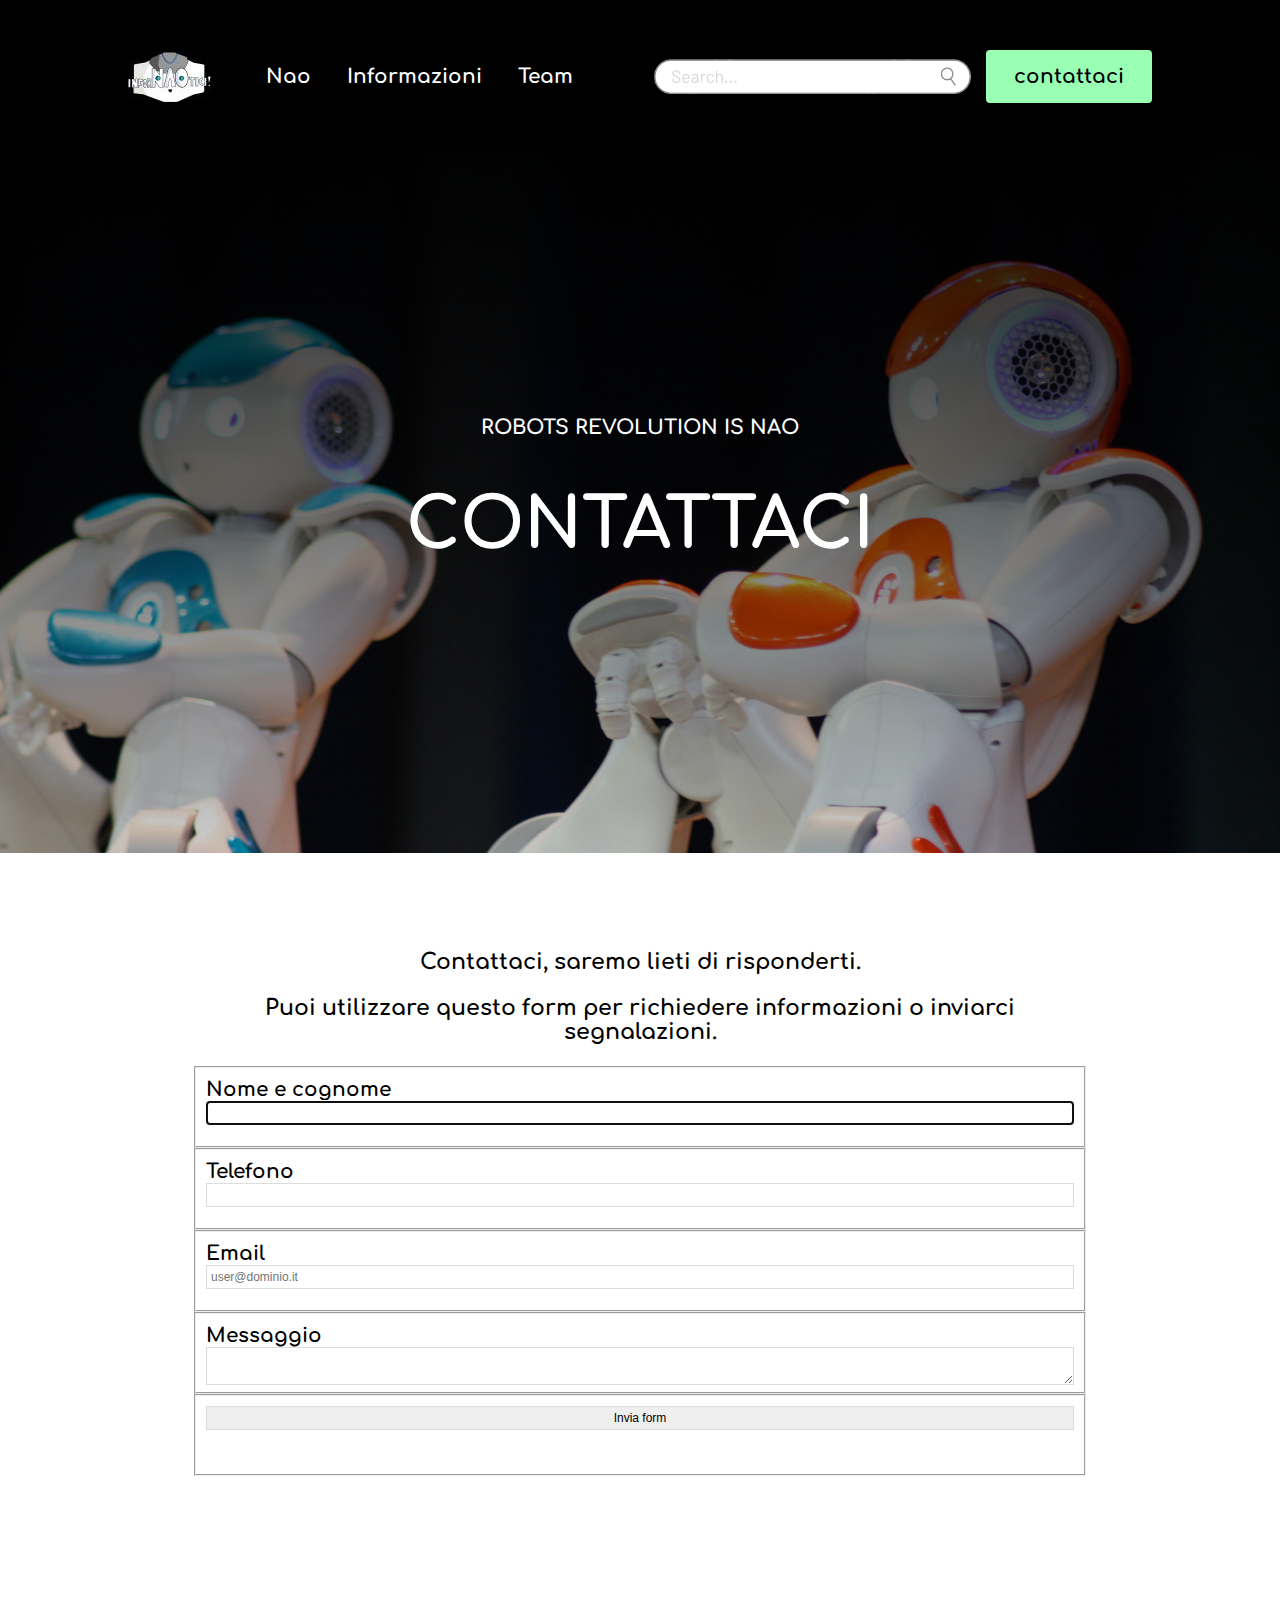
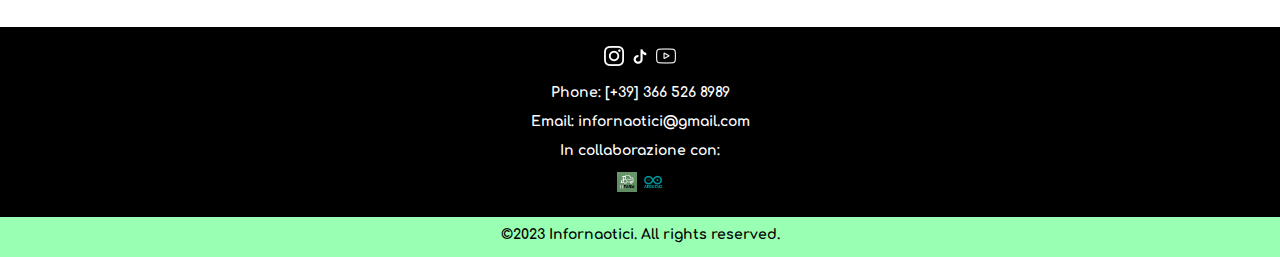
==== contatti.html @ 2932f840 "Add files via upload" ====
<html>
    <head>
        <link rel="stylesheet" href="style.css">
        <title> Contatti </title>
    </head>
    <body>
        <div class="header">
            <div class="logo">
                <a href="home.html"><img src="logo.jpeg" alt=""></a>
            </div>
            <ul class="menu">
                <li><a href="nao.html">Nao</a></li>
                <li><a href="informazioni.html">Informazioni</a></li>
                <li><a href="team.html">Team</a></li>               
            </ul>
            <div class="dropdown">
                <button class="search"><img src="search.png" alt="Cerca sul sito" height="35"></button>
                <div class="dropdown-content">
                    <a href="home.html">Cos'è la Nao Challenge?</a>
                    <a href="home.html">Dove siamo?</a>
                    <a href="nao.html">Chi è il Nao?</a>
                    <a href="nao.html">In cosa consiste il nostro progetto?</a>
                    <a href="informazioni.html">Cos'è l'agricoltura 4.0?</a>
                    <a href="informazioni.html">Cos'è la sostenibilità</a>
                    <a href="informazioni.html">Cos'è l'Agenda 2030?</a>
                    <a href="informazioni.html">Come abbiamo lavorato? Come ci siamo divisi il lavoro?</a>
                </div>
            </div>
            <a href="contatti.html" class="button">contattaci</a>
        </div>
        
        <div class="hero5">
            <div class="hero_content">
                <p class="intro-text">Robots revolution is NAO</p>
                <h1 class="bigger-text">CONTATTACI</h1>
            </div>
        </div>
        
        <div class="space"></div>
    
        <div>
            <table>
                <tr>
                    <form>
                        <div class="section">
                            <p class="normal-text" align="center">Contattaci, saremo lieti di risponderti.</p>
                            <p class="normal-text" align="center">Puoi utilizzare questo form per richiedere informazioni o inviarci segnalazioni.</p>
                            <fieldset>
                                <label>Nome e cognome</label><input name="nome" type="text" required autofocus="autofocus">
                            </fieldset>  
                            <fieldset>
                                <label>Telefono</label><input name="tel" type="tel" required>
                            </fieldset>
                            <fieldset>
                                <label>Email</label><input name="email" type="email" placeholder="user@dominio.it" required>
                            </fieldset>
                            <fieldset>
                                <label>Messaggio</label>
                                <textarea name="messaggio" placeholder="messaggio" maxlength="100" wrap="soft">
                                </textarea>
                            </fieldset>
                            <fieldset>
                                <input type="submit" value="Invia form">
                            </fieldset>
                            <div class="space"></div>
                        </div>
                    </form>
                </tr>
            </table>
        </div>
    
        <div class="footer">
            <div class="footer_content">
                <a href="https://www.instagram.com/infornaotici/" target="_blank"><img src="instagram.png"></a>
                <a href="https://www.tiktok.com/@infornaotici" target="_blank"><img src="tiktok.png"></a>
                <a href="https://www.youtube.com/@infornaotici" target="_blank" ><img src="youtube.png"></a>
                <p class="small-text">Phone: [+39] 366 526 8989</p>
                <p class="small-text">Email: infornaotici@gmail.com</p>
                <p class="small-text">In collaborazione con:</p>
                <a href="https://xfarm.ag/?gclid=EAIaIQobChMIiZybrPff_QIVCttRCh33bgLmEAAYASAAEgISFfD_BwE" target="_blank"  align="left"><img src="xfarm.jpg" width="20px"> 
                <a href="https://www.arduino.cc/" target="_blank" align="right"><img src="arduino.png" width="20px"> 
            </div>
        </div>
    
        <div class="copyright">
            <div class="small-text">©2023 Infornaotici. All rights reserved.</div>
        </div>
    
    </body>
</html>
---- style.css ----
html{
    scroll-behavior: smooth;
}

.freccia{
    position: fixed;
    bottom: 50px;
    right: 70px;
}

@font-face {
    font-family: 'PrincipaleBold';
    src: url('Fonts/Comfortaa-Bold.ttf') format('truetype');
}
  
body {
    font-family: 'PrincipaleBold';
    font-size: 20px;
    background-color: rgb(255, 255, 255);
    margin: 0px;
}
  
a{text-decoration: none;}
  
h1, p{color:#000;}
  
.bigger-text{
    font-family: 'PrincipaleBold';
    font-size:70px;
}

.big-text{
    font-family: 'PrincipaleBold';
    display: flex;
    justify-content: center;
    align-items: center;
    font-size: 30px;
    font-weight: 700;
}
.med-text{
    font-family: 'PrincipaleBold';
    font-size:26px;
    font-weight: 600;
}
.normal-text{font-size:22px;font-family: 'PrincipaleBold';}
.small-text{font-size:14px;font-family: 'PrincipaleBold';}

.intro-text{text-transform:uppercase;font-family: 'PrincipaleBold';font-size:20px;font-weight: bold;}

.button{
    font-family: 'PrincipaleBold';
    padding:15px 28px;
    background: #99ffb2;
    color:#000000;
    display:inline-block;
    border-radius:4px;
    border: #99ffb2;
}

.header{
    padding: 30px 10%; 
    display: flex;
    justify-content: flex-start;
    align-items: center;
    background-color: #000;
}


.logo {display:flex}

.menu{
    width: 80%;
    text-align: left;
}

.menu li {display: inline-block;}
.menu li a { color: #fff; padding: 15px; display: block;}

.search{
    background-color: black;
    border: #000;
    padding-right: 15px;
}

.dropdown 
{
  display: inline-block;
  position: relative;
  
}

.dropdown-content{
	display: none;
	position: absolute;
	overflow: auto;
    background-color: #fff;
}

.dropdown:hover .dropdown-content {
	display: block;
}

.dropdown-content a {
	display: block;
	color: #000000;
	padding: 5px;
	text-decoration: none;
}

.dropdown-content a:hover {
	color: #000000;
	background-color: #99ffb2;
}

.hero1{
    height: 700px;
    display: flex; width: 100%; align-items: center;
    background: linear-gradient(0deg, rgba(0,0,0,.2), rgba(0,0,0,0.9)),
    url('sfondo1.jpg') no-repeat;
    background-size: cover;
}

.hero2{
    height: 700px;
    display: flex; width: 100%; align-items: center;
    background: linear-gradient(0deg, rgba(0,0,0,.2), rgba(0,0,0,0.9)),
    url('sfondo2.jpg') no-repeat;
    background-size: cover;
}

.hero3{
    height: 700px;
    display: flex; width: 100%; align-items: center;
    background: linear-gradient(0deg, rgba(0,0,0,.2), rgba(0,0,0,0.9)),
    url('sfondo3.jpg') no-repeat;
    background-size: cover;
}

.hero4{
    height: 700px;
    display: flex; width: 100%; align-items: center;
    background: linear-gradient(0deg, rgba(0,0,0,.2), rgba(0,0,0,0.9)),
    url('sfondo4.jpeg') no-repeat center center;
    background-size: cover;
}

.hero5{
    height: 700px;
    display: flex; width: 100%; align-items: center;
    background: linear-gradient(0deg, rgba(0,0,0,.2), rgba(0,0,0,0.9)),
    url('sfondo5.jpg') no-repeat;
    background-size: cover;
}

.hero_content{
    width: 100%;
    max-width: 1350px;
    margin: 0 auto; 
    padding: 30px;
    text-align: center;
}

.hero_content h1,
.hero_content p{color:#fff}

.space{
    padding: 30px 10%; 
    display: flex;
    justify-content: flex-start;
    background-color: #fff;
}

table{
    width: 100%;
    border-spacing: 30px;
    padding-bottom: 2cm;
    padding-left: 2cm;
    padding-right: 2cm;
}

td{
    text-align: center;
}

section {
    font-size: 20px;
    margin: 0 auto;
    margin-top: 10px;
    padding: 15px;
    padding-top: 5px;
    box-align: center;
}

.section {
    width: 70%;
    font-size: 20px;
    margin: 0 auto;
    margin-top: 10px;
    padding: 15px;
    padding-top: 5px;
    box-align: center;
}

fieldset {
    clear: left;
    padding: 10px;
    height: 58px;
}

label {
    font-weight: bold;
    width: 100%;
    float: left;
}

input, textarea, select {
    border: 1px solid #dcdcdc;
    font-size: 12px;
    padding: 4px;
    width: 100%;
    color: #000000;
}

.footer{
    height: 190px;
    display: flex; 
    width: 100%; 
    align-items: center;
    background-color: #000000;
}
.footer_content{
    width: 100%;
    text-align: center;
}

.footer_content h1,
.footer_content p{color:#fff}

.copyright{
    height: 30px;
    width: 100%; 
    text-align: center;
    padding-top: 10px;
    background-color: #99ffb2;
    color: #000000;
}
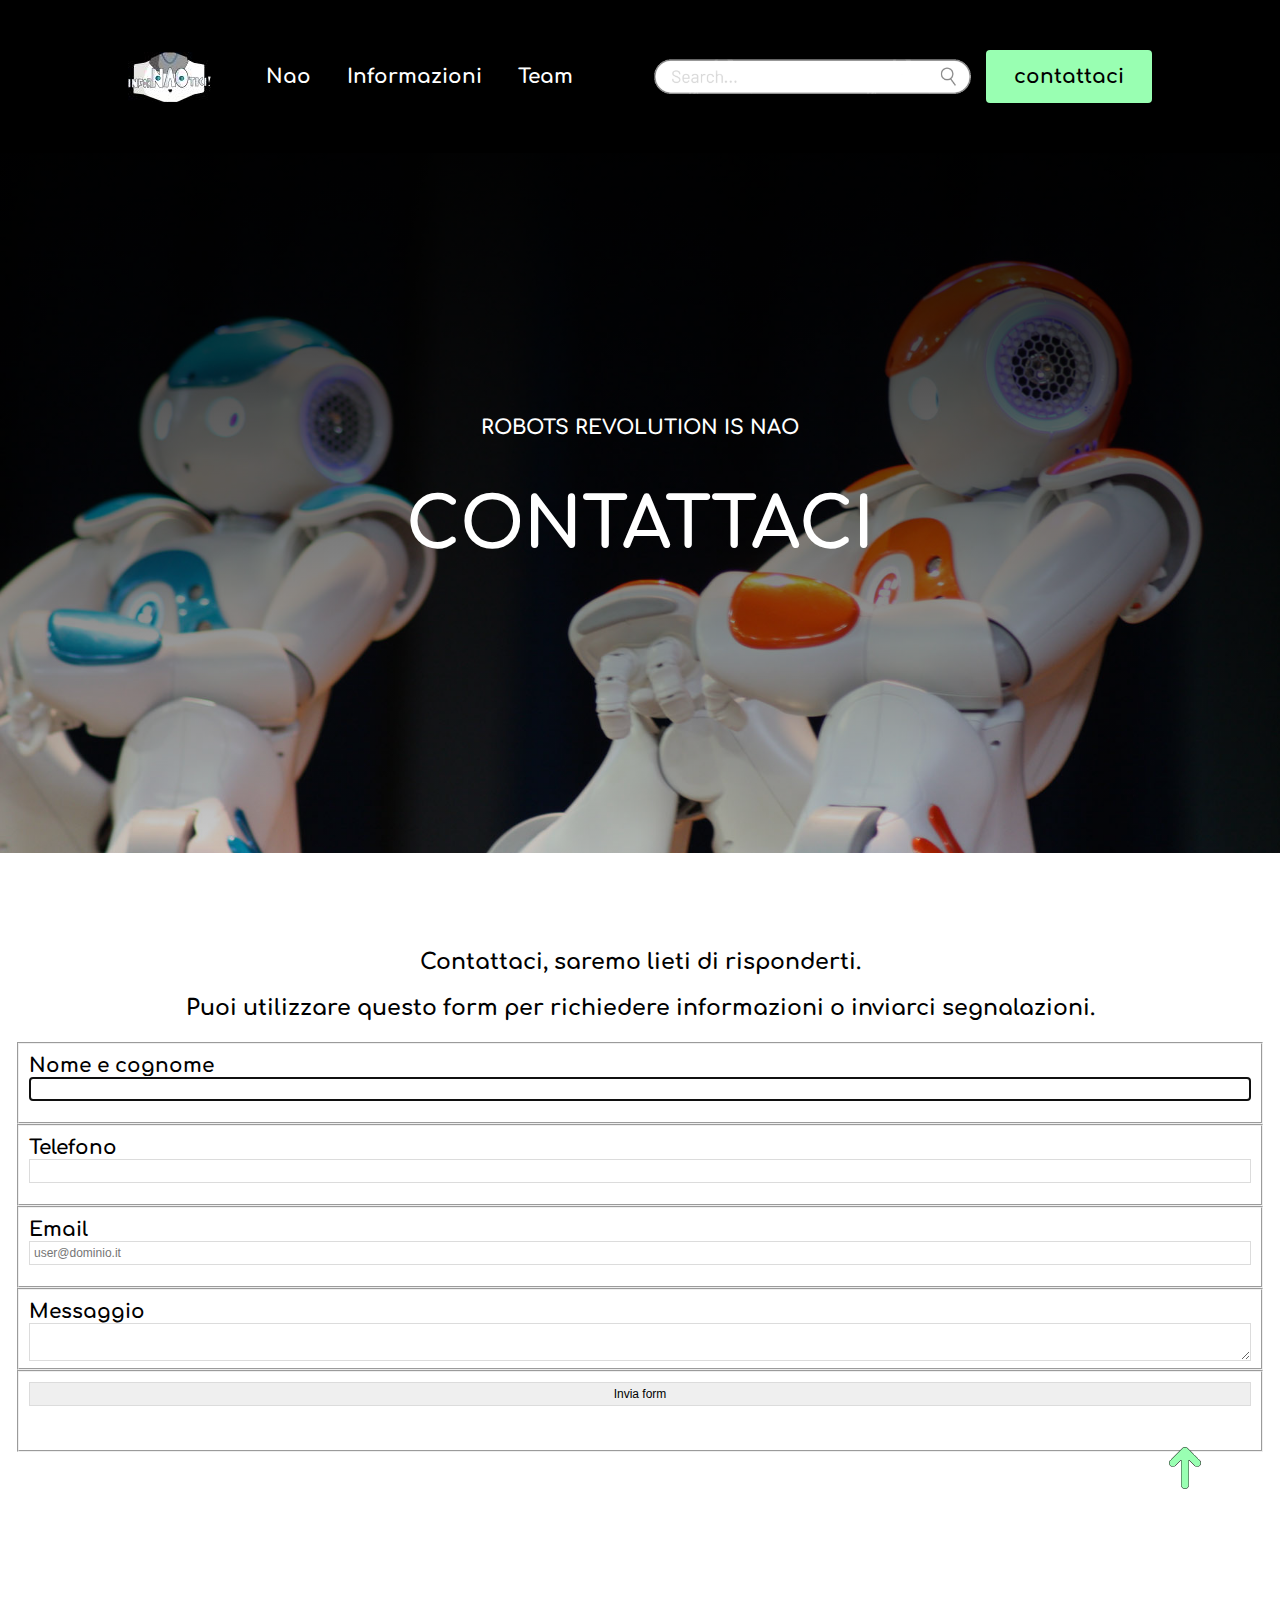
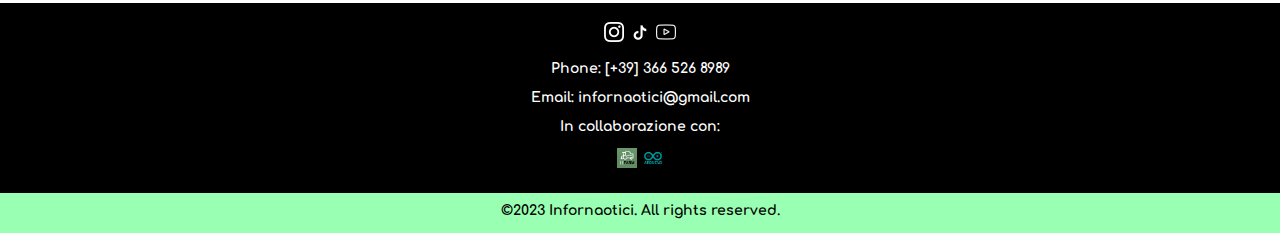
==== commit 03a087fa: "Update contatti.html" ====
--- a/contatti.html
+++ b/contatti.html
@@ -1,8 +1,10 @@
 <html>
+
     <head>
         <link rel="stylesheet" href="style.css">
         <title> Contatti </title>
     </head>
+
     <body>
         <div class="header">
             <div class="logo">
@@ -16,14 +18,14 @@
             <div class="dropdown">
                 <button class="search"><img src="search.png" alt="Cerca sul sito" height="35"></button>
                 <div class="dropdown-content">
-                    <a href="home.html">Cos'è la Nao Challenge?</a>
-                    <a href="home.html">Dove siamo?</a>
-                    <a href="nao.html">Chi è il Nao?</a>
-                    <a href="nao.html">In cosa consiste il nostro progetto?</a>
-                    <a href="informazioni.html">Cos'è l'agricoltura 4.0?</a>
-                    <a href="informazioni.html">Cos'è la sostenibilità</a>
-                    <a href="informazioni.html">Cos'è l'Agenda 2030?</a>
-                    <a href="informazioni.html">Come abbiamo lavorato? Come ci siamo divisi il lavoro?</a>
+                    <a href="nao.html#nao">Chi è il Nao?</a>
+                    <a href="nao.html#progetto">In cosa consiste il nostro progetto?</a>
+                    <a href="informazioni.html#agricoltura4.0">Cos'è l'agricoltura 4.0?</a>
+                    <a href="informazioni.html#sostenibilità">Cos'è la sostenibilità</a>
+                    <a href="informazioni.html#agenda2030">Cos'è l'Agenda 2030?</a>
+                    <a href="team.html#introduzione">Come abbiamo lavorato?</a>
+                    <a href="team.html#gruppi">Come ci siamo divisi il lavoro?</a>
+                    <a href="contatti.html#contatti">Come posso contattarvi?</a>
                 </div>
             </div>
             <a href="contatti.html" class="button">contattaci</a>
@@ -42,8 +44,8 @@
             <table>
                 <tr>
                     <form>
-                        <div class="section">
-                            <p class="normal-text" align="center">Contattaci, saremo lieti di risponderti.</p>
+                        <section>
+                            <p class="normal-text" align="center"><a name="contatti">Contattaci, saremo lieti di risponderti.</a></p>
                             <p class="normal-text" align="center">Puoi utilizzare questo form per richiedere informazioni o inviarci segnalazioni.</p>
                             <fieldset>
                                 <label>Nome e cognome</label><input name="nome" type="text" required autofocus="autofocus">
@@ -63,11 +65,13 @@
                                 <input type="submit" value="Invia form">
                             </fieldset>
                             <div class="space"></div>
-                        </div>
+                        </section>
                     </form>
                 </tr>
             </table>
         </div>
+
+        <a class="freccia" href="#"><img src="freccia.png" alt="Torna su"></a>
     
         <div class="footer">
             <div class="footer_content">
@@ -77,8 +81,8 @@
                 <p class="small-text">Phone: [+39] 366 526 8989</p>
                 <p class="small-text">Email: infornaotici@gmail.com</p>
                 <p class="small-text">In collaborazione con:</p>
-                <a href="https://xfarm.ag/?gclid=EAIaIQobChMIiZybrPff_QIVCttRCh33bgLmEAAYASAAEgISFfD_BwE" target="_blank"  align="left"><img src="xfarm.jpg" width="20px"> 
-                <a href="https://www.arduino.cc/" target="_blank" align="right"><img src="arduino.png" width="20px"> 
+                <a href="https://xfarm.ag/?gclid=EAIaIQobChMIiZybrPff_QIVCttRCh33bgLmEAAYASAAEgISFfD_BwE" target="_blank"><img src="xfarm.jpg" width="20px"></a>
+                <a href="https://www.arduino.cc/" target="_blank"><img src="arduino.png" width="20px"></a>
             </div>
         </div>
     
@@ -87,4 +91,5 @@
         </div>
     
     </body>
-</html>+
+</html>
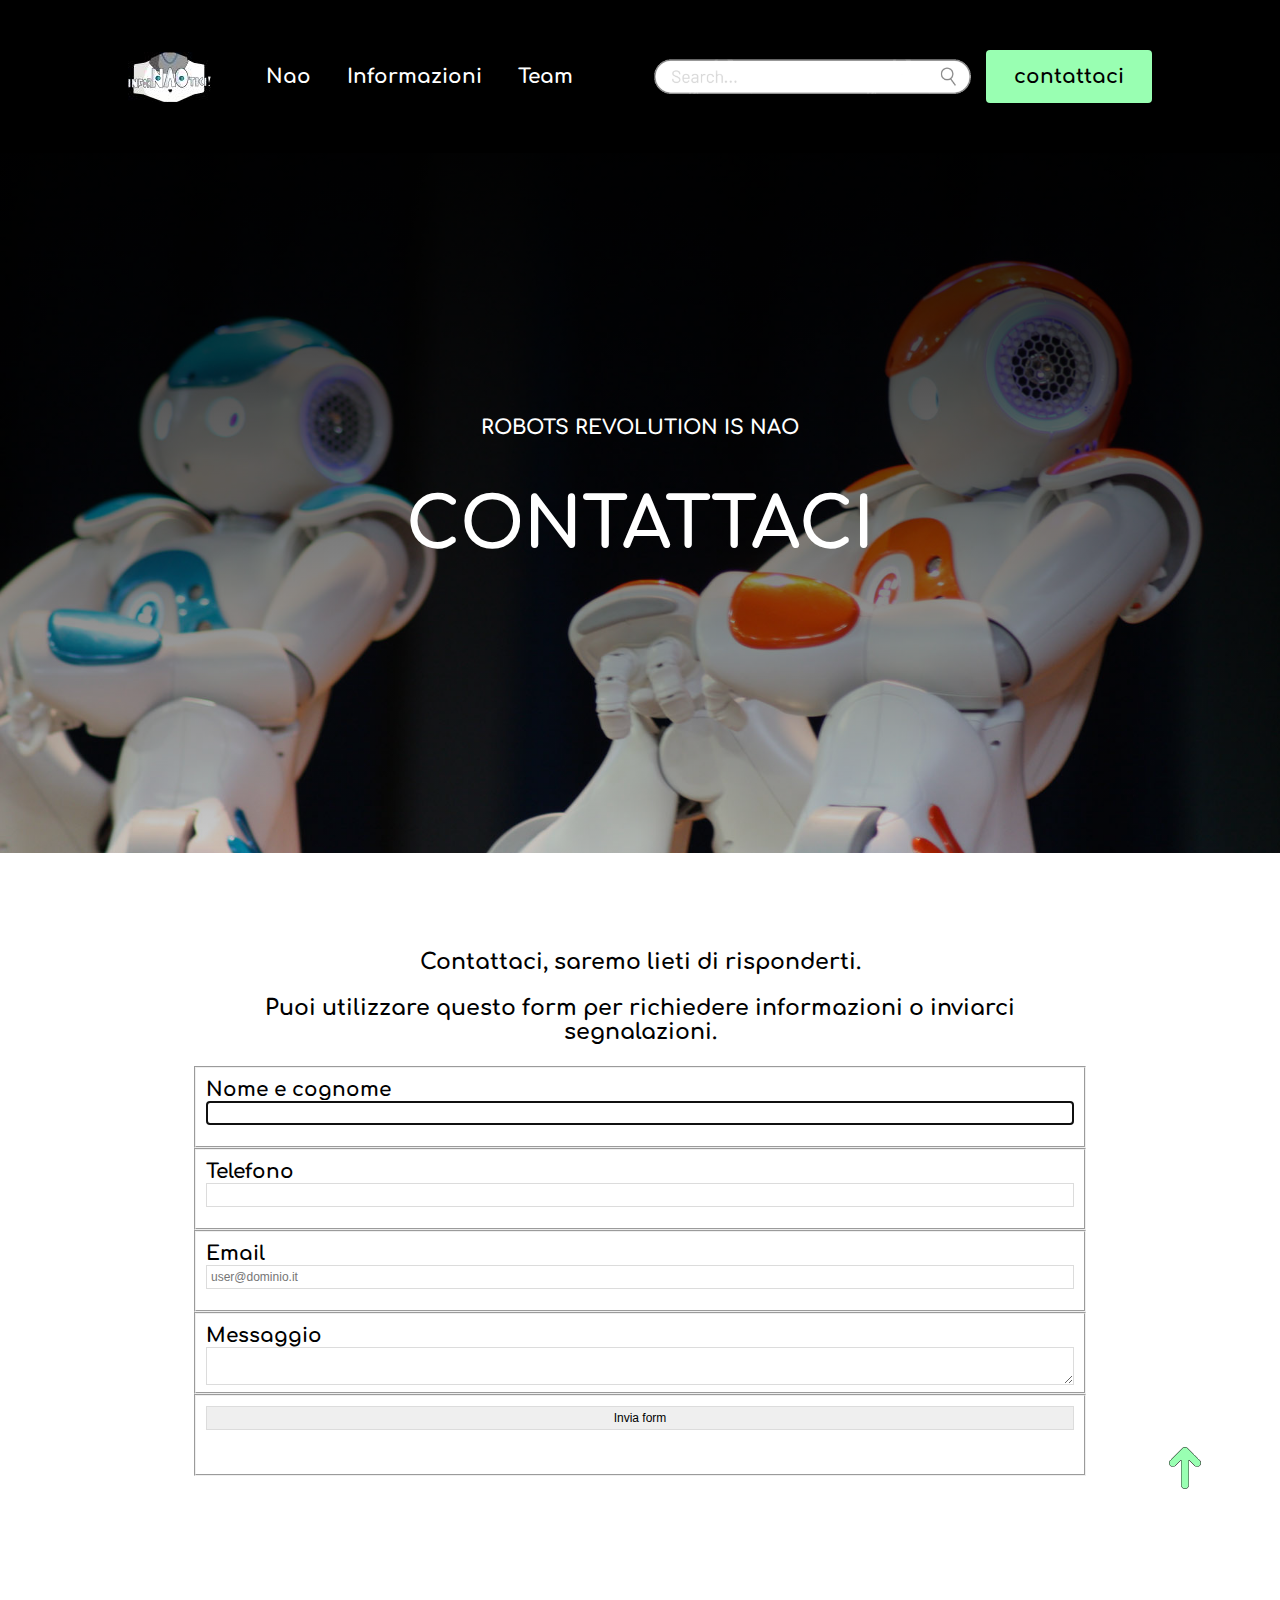
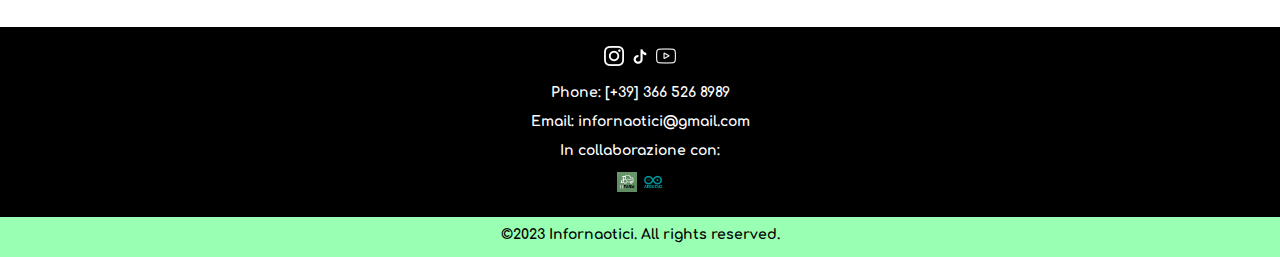
==== commit 65f12dec: "Update contatti.html" ====
--- a/contatti.html
+++ b/contatti.html
@@ -21,7 +21,7 @@
                     <a href="nao.html#nao">Chi è il Nao?</a>
                     <a href="nao.html#progetto">In cosa consiste il nostro progetto?</a>
                     <a href="informazioni.html#agricoltura4.0">Cos'è l'agricoltura 4.0?</a>
-                    <a href="informazioni.html#sostenibilità">Cos'è la sostenibilità</a>
+                    <a href="informazioni.html#sostenibilità">Cos'è la sostenibilità?</a>
                     <a href="informazioni.html#agenda2030">Cos'è l'Agenda 2030?</a>
                     <a href="team.html#introduzione">Come abbiamo lavorato?</a>
                     <a href="team.html#gruppi">Come ci siamo divisi il lavoro?</a>
--- a/style.css
+++ b/style.css
@@ -8,12 +8,12 @@
     right: 70px;
 }
 
-@font-face {
+@font-face{
     font-family: 'PrincipaleBold';
     src: url('Fonts/Comfortaa-Bold.ttf') format('truetype');
 }
   
-body {
+body{
     font-family: 'PrincipaleBold';
     font-size: 20px;
     background-color: rgb(255, 255, 255);
@@ -37,15 +37,29 @@
     font-size: 30px;
     font-weight: 700;
 }
+
 .med-text{
     font-family: 'PrincipaleBold';
     font-size:26px;
     font-weight: 600;
 }
-.normal-text{font-size:22px;font-family: 'PrincipaleBold';}
-.small-text{font-size:14px;font-family: 'PrincipaleBold';}
-
-.intro-text{text-transform:uppercase;font-family: 'PrincipaleBold';font-size:20px;font-weight: bold;}
+
+.normal-text{
+    font-family: 'PrincipaleBold';
+    font-size:22px;
+}
+
+.small-text{
+    font-size:14px;
+    font-family: 'PrincipaleBold';
+}
+
+.intro-text{
+    text-transform:uppercase;
+    font-family: 'PrincipaleBold';
+    font-size:20px;
+    font-weight: bold;
+}
 
 .button{
     font-family: 'PrincipaleBold';
@@ -58,7 +72,8 @@
 }
 
 .header{
-    padding: 30px 10%; 
+    padding: 30px 10%;
+    max-width: 1350px;
     display: flex;
     justify-content: flex-start;
     align-items: center;
@@ -182,16 +197,52 @@
     text-align: center;
 }
 
-section {
-    font-size: 20px;
-    margin: 0 auto;
-    margin-top: 10px;
-    padding: 15px;
-    padding-top: 5px;
-    box-align: center;
-}
-
-.section {
+.groups{
+    display: flex;
+    width: 100%;
+    border-spacing: 30px;
+    padding-bottom: 2cm;
+    justify-content: space-evenly;
+}
+
+.container{
+    position: relative;
+    width: 100%;
+}
+
+.image{
+    display: block;
+    height: 270px;
+}
+
+.overlay{
+    position: absolute;
+    top: 0;
+    bottom: 0;
+    left: 0;
+    right: 0;
+    height: 100%;
+    width: 100%;
+    opacity: 0;
+    transition: .5s ease;
+    background-color: #99ffb2;
+}
+  
+.container:hover .overlay{opacity: 1;}
+  
+.text{
+    color: white;
+    font-size: 22px;
+    position: absolute;
+    top: 50%;
+    left: 50%;
+    -webkit-transform: translate(-50%, -50%);
+    -ms-transform: translate(-50%, -50%);
+    transform: translate(-50%, -50%);
+    text-align: center;
+}
+
+section{
     width: 70%;
     font-size: 20px;
     margin: 0 auto;
@@ -201,19 +252,19 @@
     box-align: center;
 }
 
-fieldset {
+fieldset{
     clear: left;
     padding: 10px;
     height: 58px;
 }
 
-label {
+label{
     font-weight: bold;
     width: 100%;
     float: left;
 }
 
-input, textarea, select {
+input, textarea, select{
     border: 1px solid #dcdcdc;
     font-size: 12px;
     padding: 4px;
@@ -228,6 +279,7 @@
     align-items: center;
     background-color: #000000;
 }
+
 .footer_content{
     width: 100%;
     text-align: center;
@@ -243,4 +295,4 @@
     padding-top: 10px;
     background-color: #99ffb2;
     color: #000000;
-}+}
